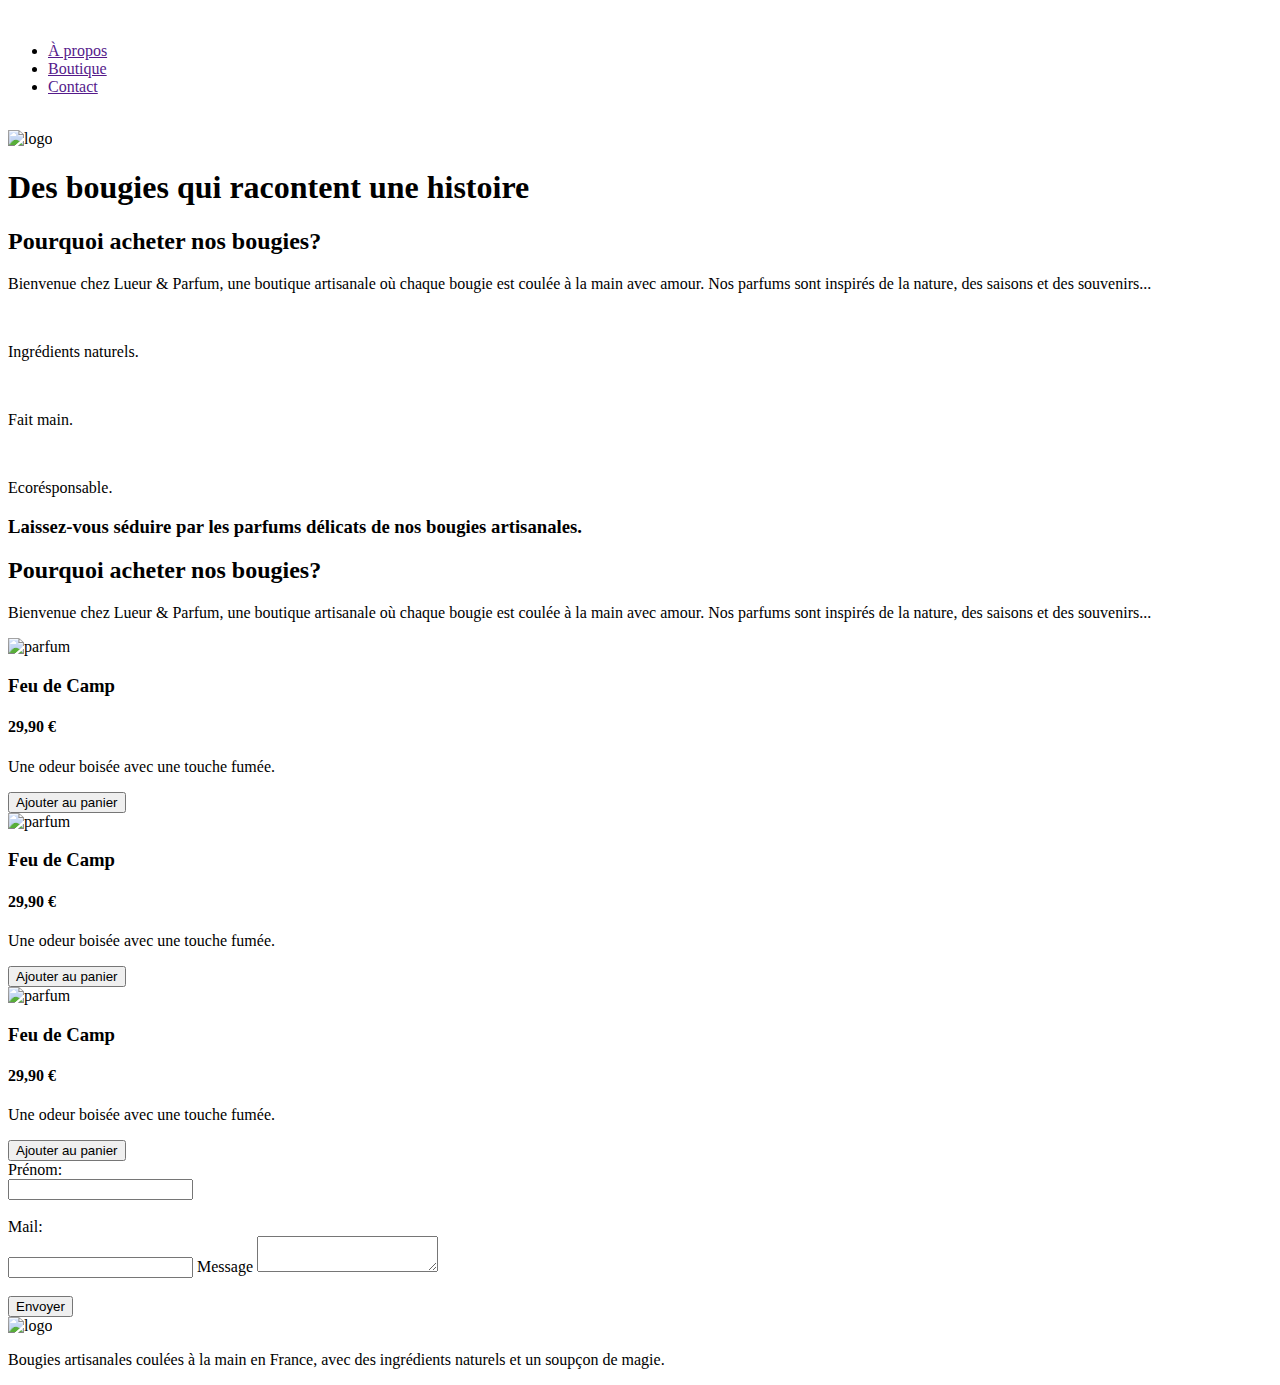
==== index.html @ 6d9c1d7a "ff" ====
<!DOCTYPE html>
<html lang="en">
<head>
    <meta charset="UTF-8">
    <meta name="viewport" content="width=device-width, initial-scale=1.0">
    <title>site_bougies</title>
    <link rel="stylesheet" href="style.css" />
</head>
<body>

    <header>
        <img id="logo" src="parfum2.jpg" alt="" srcset="" />
        <nav>
            <ul>
                <li>
                    <a href="">À propos</a>
                </li>
                <li>
                    <a href="">Boutique</a>
                </li>
                <li>
                    <a href="">Contact</a>
                </li>
            </ul>
        </nav>
        <section>
            <img src="" alt="" srcset="">
            <div>
                <img src="" alt="logo" srcset="">
                <h1>Des bougies qui racontent une histoire</h1>
            </div>
        </section>
    </header>
      <main>

        <section>
            <h2>Pourquoi acheter nos bougies?</h2>
            <p>Bienvenue chez Lueur & Parfum, une boutique artisanale où chaque bougie est coulée à la main avec amour. Nos
                parfums sont inspirés de la nature, des saisons et des souvenirs...</p>
                <div class="square"> 
                <img src="" alt="" srcset="">
                      <p>
                          Ingrédients naturels.
                      </p>
                    </div>

                    <div>
                    <img src="" alt="" srcset="">
                          <p>
                            Fait main.
                          </p>
                        </div>

                        <div>
                        <img src="" alt="" srcset="">
                              <p>
                                Ecorésponsable.
                              </p>
                            </div>
        </section>

       <h3>
        Laissez-vous séduire par les parfums délicats de nos bougies artisanales.
       </h3> 

       <section>
        <article>
            <h2>Pourquoi acheter nos bougies?</h2>
            <p>Bienvenue chez Lueur & Parfum, une boutique artisanale où chaque bougie est coulée à la main avec amour. Nos
                parfums sont inspirés de la nature, des saisons et des souvenirs...</p>
                <article class="card" >
                    <img class="bougie" src="parfum_cristal.jpg" alt="parfum">
                      <h3>Feu de Camp</h3>
                      <h4>29,90 €</h4>
                      <p>
                          Une odeur boisée avec une touche fumée.
                      </p>
                      <button>Ajouter au panier</button>
                  </article>
                  
                      <article class="card" >
                          <img class="pink" src="parfum1.jpg" alt="parfum">
                            <h3>Feu de Camp</h3>
                            <h4>29,90 €</h4>
                            <p>
                                Une odeur boisée avec une touche fumée.
                            </p>
                            <button>Ajouter au panier</button>
                        </article>
                        
                            <article class="card" >
                                <img class="pink" src="parfum1.jpg" alt="parfum">
                                  <h3>Feu de Camp</h3>
                                  <h4>29,90 €</h4>
                                  <p>
                                      Une odeur boisée avec une touche fumée.
                                  </p>
                                  <button>Ajouter au panier</button>
                              </article>
       </section>
        <section>
        <form>
            <article class="card">
                <form action="" method="get" class="form-example">
                    
                      <label for="prenom">Prénom:
                        
                        <br>
                      </label>
                      <input type="text" name="Nom" id="nom" required />
        
                      <br> <br>
                      <label for="Mail">Mail:
                        <br> </label>
                      <input type="Mail" name="Mail" id="Mail" required />
        

                      <label for="">Message</label>
                      <textarea>
                    </textarea>

                        <br> <br> 
                       

                        <button>Envoyer</button>
                 
                  </form>
            </article>
            
        </section>
   
    <footer>
        <img src="" alt="logo" srcset="">
       <p>
        Bougies artisanales coulées à la main en France, avec des ingrédients naturels et un soupçon de magie.
       </p> 

    </footer>
</body>
</html>
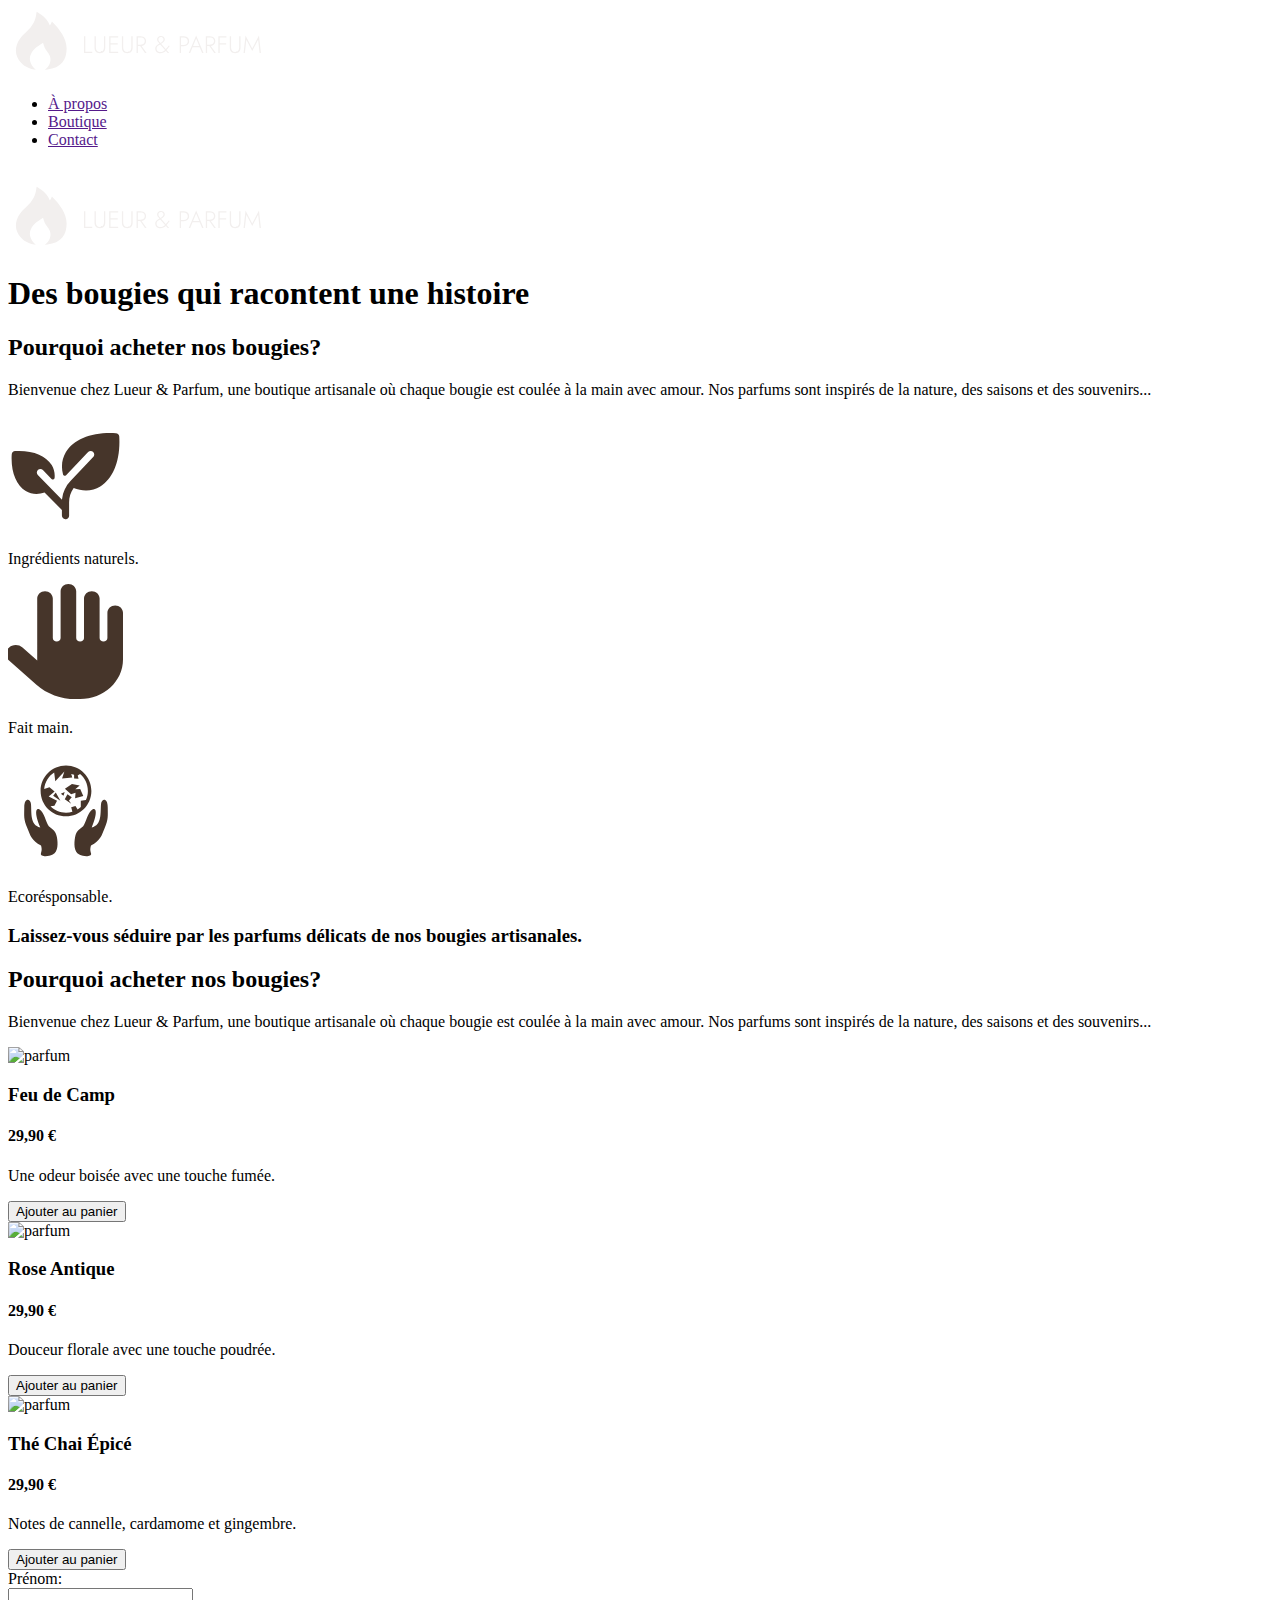
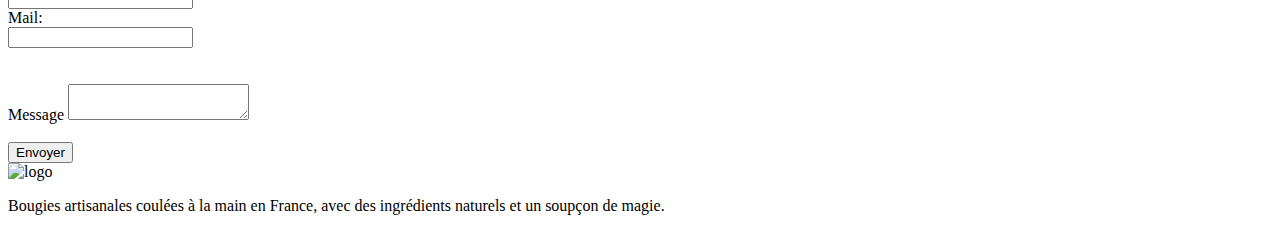
==== commit 919d80d3: "rr" ====
--- a/index.html
+++ b/index.html
@@ -9,7 +9,7 @@
 <body>
 
     <header>
-        <img id="logo" src="parfum2.jpg" alt="" srcset="" />
+        <img id="logo" src="logoB.svg" alt="" srcset="" />
         <nav>
             <ul>
                 <li>
@@ -26,7 +26,7 @@
         <section>
             <img src="" alt="" srcset="">
             <div>
-                <img src="" alt="logo" srcset="">
+                <img src="logoB.svg" alt="logo" srcset="">
                 <h1>Des bougies qui racontent une histoire</h1>
             </div>
         </section>
@@ -38,21 +38,21 @@
             <p>Bienvenue chez Lueur & Parfum, une boutique artisanale où chaque bougie est coulée à la main avec amour. Nos
                 parfums sont inspirés de la nature, des saisons et des souvenirs...</p>
                 <div class="square"> 
-                <img src="" alt="" srcset="">
+                <img src="plant.svg" alt="" srcset="">
                       <p>
                           Ingrédients naturels.
                       </p>
                     </div>
 
-                    <div>
-                    <img src="" alt="" srcset="">
+                    <div  class="square">
+                    <img src="hand.svg" alt="" srcset="">
                           <p>
                             Fait main.
                           </p>
                         </div>
 
-                        <div>
-                        <img src="" alt="" srcset="">
+                        <div  class="square">
+                        <img src="planet.svg" alt="" srcset="">
                               <p>
                                 Ecorésponsable.
                               </p>
@@ -80,20 +80,22 @@
                   
                       <article class="card" >
                           <img class="pink" src="parfum1.jpg" alt="parfum">
-                            <h3>Feu de Camp</h3>
+                            <h3>Rose Antique</h3>
                             <h4>29,90 €</h4>
                             <p>
-                                Une odeur boisée avec une touche fumée.
+                                Douceur florale avec une
+                                touche poudrée.
                             </p>
                             <button>Ajouter au panier</button>
                         </article>
                         
                             <article class="card" >
                                 <img class="pink" src="parfum1.jpg" alt="parfum">
-                                  <h3>Feu de Camp</h3>
+                                  <h3>Thé Chai Épicé</h3>
                                   <h4>29,90 €</h4>
                                   <p>
-                                      Une odeur boisée avec une touche fumée.
+                                    Notes de cannelle,
+                                    cardamome et gingembre.
                                   </p>
                                   <button>Ajouter au panier</button>
                               </article>
@@ -103,18 +105,25 @@
             <article class="card">
                 <form action="" method="get" class="form-example">
                     
-                      <label for="prenom">Prénom:
-                        
-                        <br>
-                      </label>
-                      <input type="text" name="Nom" id="nom" required />
-        
+                    <div id="input">
+                        <div>
+                            <label for="prenom">Prénom:
+                            
+                                <br>
+                              </label>
+                              <input type="text" name="Nom" id="nom" required />  
+                        </div>
+                          
+                        <div>
+                            <label for="Mail">Mail:
+                                <br> </label>
+                              <input type="Mail" name="Mail" id="Mail" required />
+                
+                        </div>
+                    </div>
+
                       <br> <br>
-                      <label for="Mail">Mail:
-                        <br> </label>
-                      <input type="Mail" name="Mail" id="Mail" required />
-        
-
+                    
                       <label for="">Message</label>
                       <textarea>
                     </textarea>
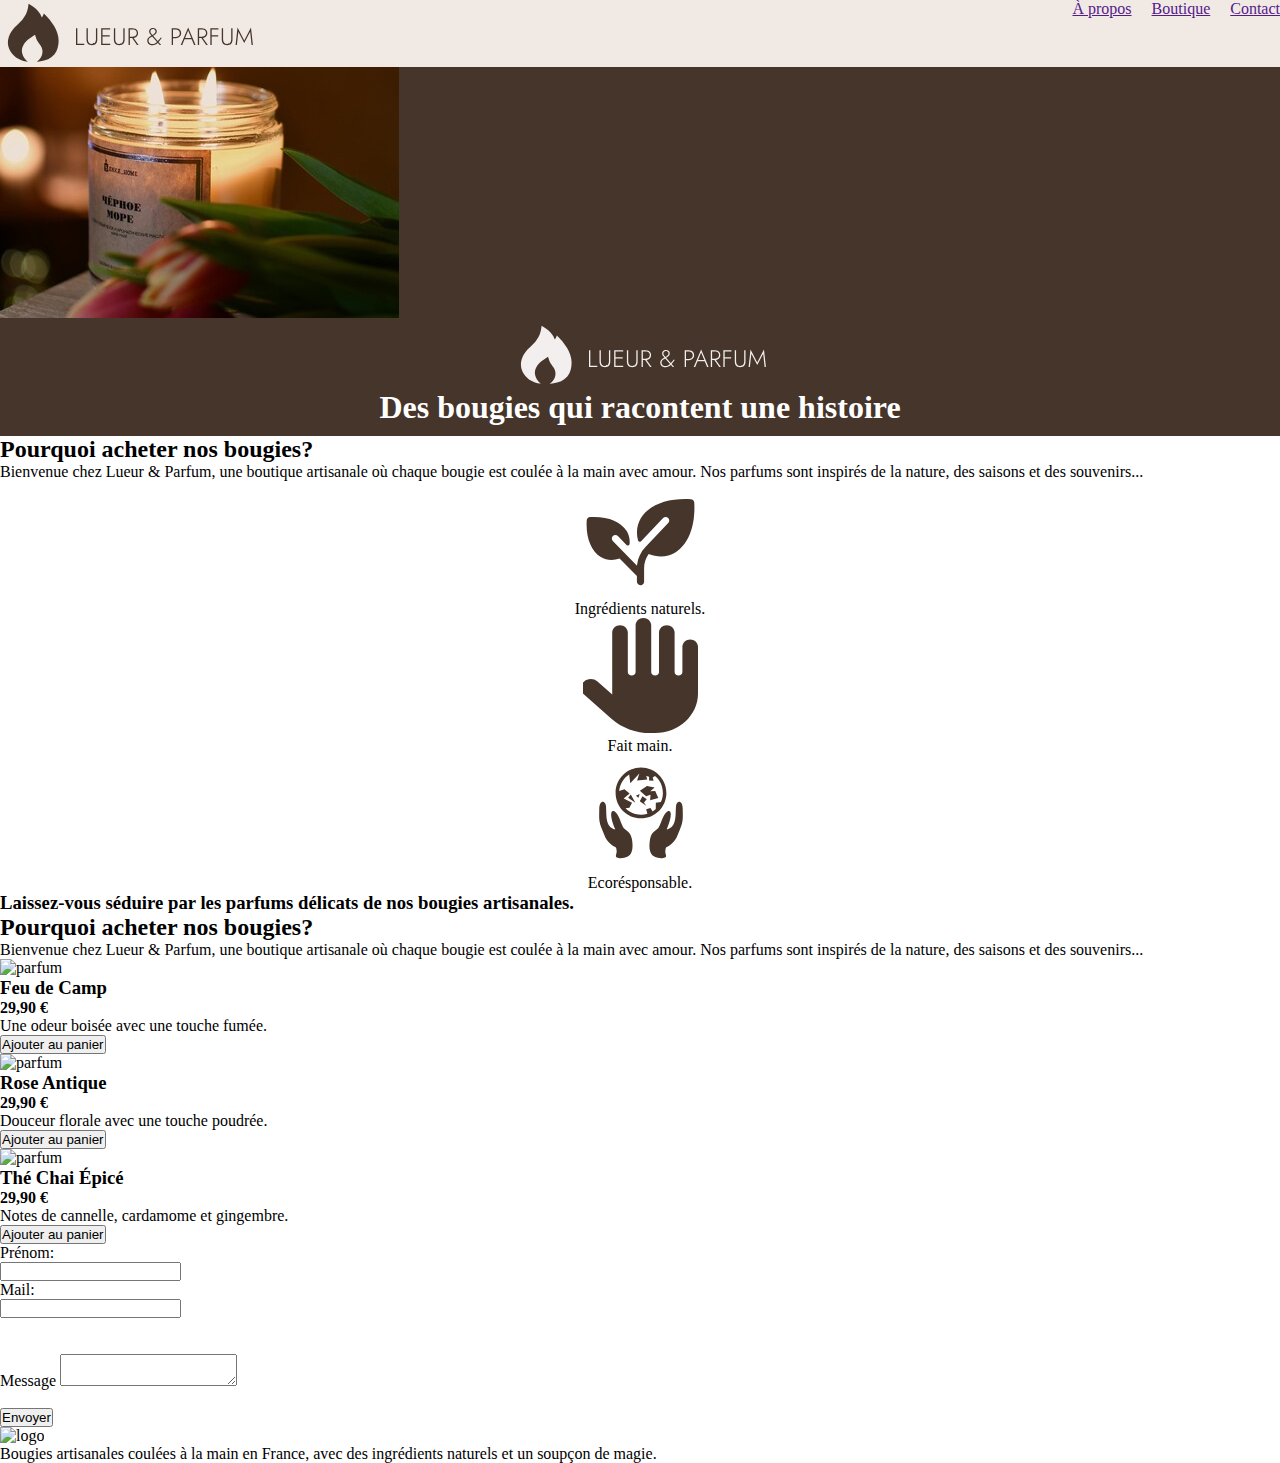
==== commit 0be2014f: "initial commit6" ====
--- a/index.html
+++ b/index.html
@@ -9,7 +9,7 @@
 <body>
 
     <header>
-        <img id="logo" src="logoB.svg" alt="" srcset="" />
+        <img id="logo" src="logoM.svg" alt="" srcset="" />
         <nav>
             <ul>
                 <li>
@@ -23,17 +23,20 @@
                 </li>
             </ul>
         </nav>
-        <section>
-            <img src="" alt="" srcset="">
+        
+    </header>
+      <main>
+        <section class="section1">
             <div>
-                <img src="logoB.svg" alt="logo" srcset="">
-                <h1>Des bougies qui racontent une histoire</h1>
+                <img id="fleur" src="bougie_fleur (2).jpg" alt="" srcset="">
+                <div  class="div1">
+                    <img src="logoB.svg" alt="logo" srcset="">
+                    <h1>Des bougies qui racontent une histoire</h1>
+                </div>
+              
             </div>
         </section>
-    </header>
-      <main>
-
-        <section>
+        <section class="section2">
             <h2>Pourquoi acheter nos bougies?</h2>
             <p>Bienvenue chez Lueur & Parfum, une boutique artisanale où chaque bougie est coulée à la main avec amour. Nos
                 parfums sont inspirés de la nature, des saisons et des souvenirs...</p>
--- a/style.css
+++ b/style.css
@@ -0,0 +1,55 @@
+*{
+     padding: 0px;
+    margin:0px;
+
+}
+
+
+header{
+    display:flex;
+    background-color:#f0e9e4;
+    justify-content: space-between;
+    color:#46352A;
+    
+
+    
+}
+ul{
+    display: flex;
+    list-style-type: none;
+    justify-content: space-between;
+    gap: 20px;
+    }
+
+    h1{
+        color:#ffffff;
+        margin-bottom: 10px; 
+      *
+    }
+    text-align: center;
+
+    
+    .div0{
+        color: #46352A;
+    }
+
+    .square{
+        border-color: #46352A;
+        text-align: center;
+        justify-content: space-between;
+        gap: 20px;
+        flex-direction: row;
+    }
+
+    .section1{
+    background-color: #46352A;
+    color: aliceblue;
+    
+    }
+    .div1{
+        display:flex;
+        justify-content: center;
+        flex-direction: column;
+        align-items:center;
+        justify-content: flex-start;
+    }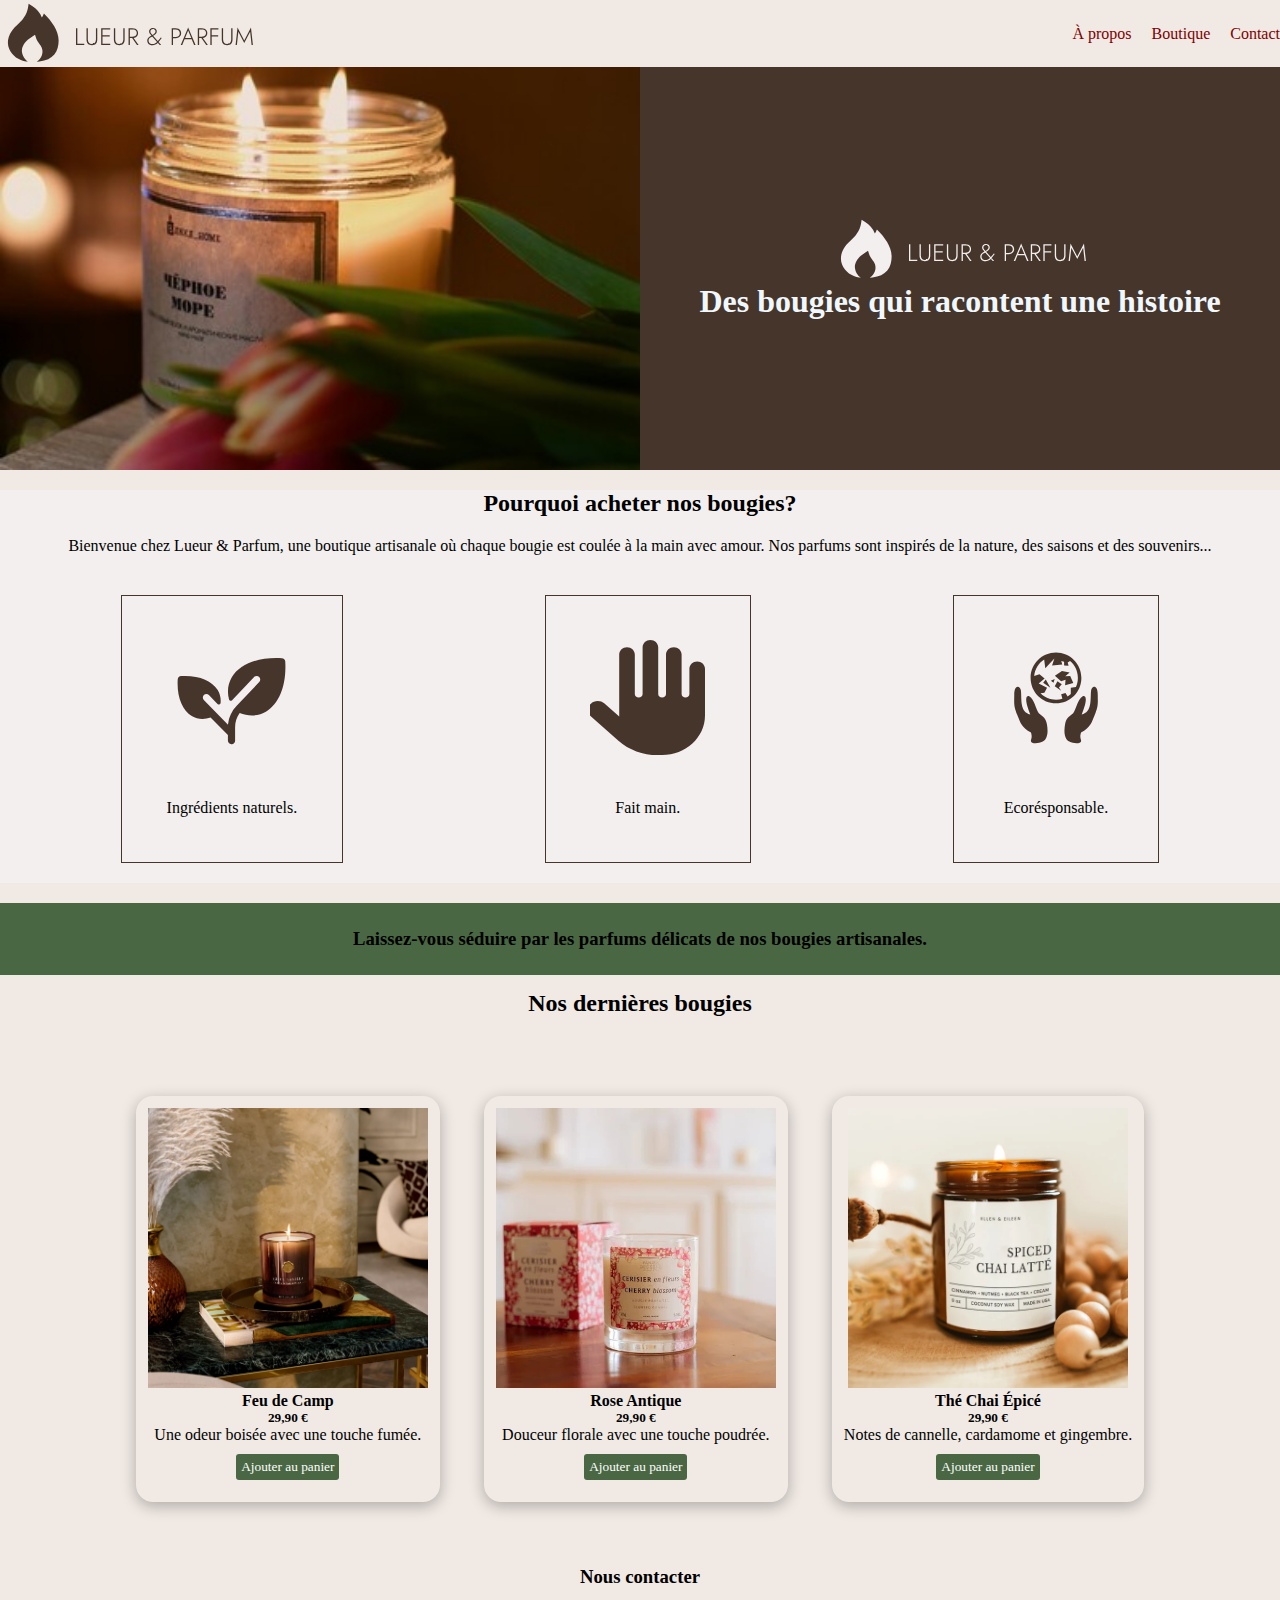
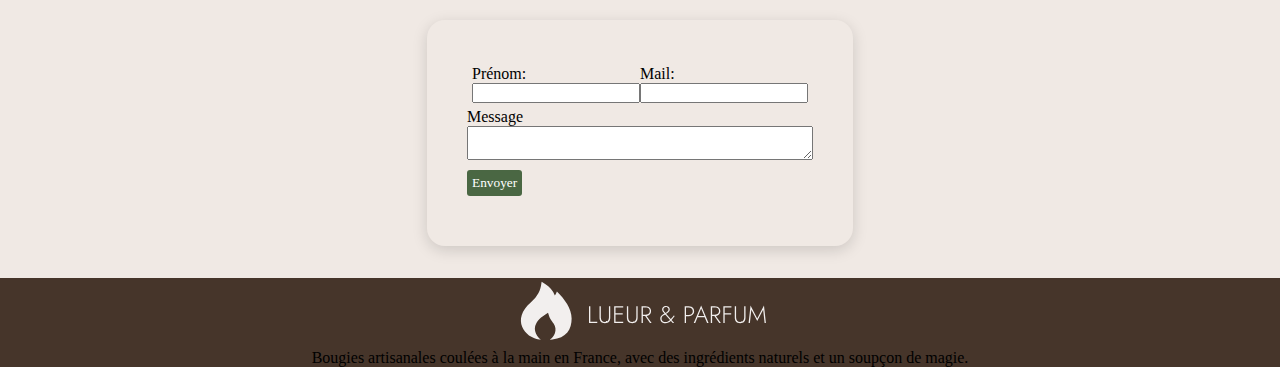
==== commit d7725729: "commit" ====
--- a/index.html
+++ b/index.html
@@ -27,122 +27,125 @@
     </header>
       <main>
         <section class="section1">
-            <div>
                 <img id="fleur" src="bougie_fleur (2).jpg" alt="" srcset="">
                 <div  class="div1">
                     <img src="logoB.svg" alt="logo" srcset="">
                     <h1>Des bougies qui racontent une histoire</h1>
                 </div>
               
-            </div>
         </section>
         <section class="section2">
             <h2>Pourquoi acheter nos bougies?</h2>
             <p>Bienvenue chez Lueur & Parfum, une boutique artisanale où chaque bougie est coulée à la main avec amour. Nos
                 parfums sont inspirés de la nature, des saisons et des souvenirs...</p>
-                <div class="square"> 
-                <img src="plant.svg" alt="" srcset="">
-                      <p>
-                          Ingrédients naturels.
-                      </p>
+                <div class="valeurs">
+                    <div class="valeur"> 
+                        <img src="plant.svg" alt="" srcset="">
+                        <p>
+                            Ingrédients naturels.
+                        </p>
                     </div>
 
-                    <div  class="square">
+                    <div  class="valeur">
                     <img src="hand.svg" alt="" srcset="">
                           <p>
                             Fait main.
                           </p>
                         </div>
 
-                        <div  class="square">
+                        <div  class="valeur">
                         <img src="planet.svg" alt="" srcset="">
                               <p>
                                 Ecorésponsable.
                               </p>
                             </div>
+                </div>
+               
         </section>
 
-       <h3>
+       <h3 id="textevert">
         Laissez-vous séduire par les parfums délicats de nos bougies artisanales.
        </h3> 
 
-       <section>
-        <article>
-            <h2>Pourquoi acheter nos bougies?</h2>
-            <p>Bienvenue chez Lueur & Parfum, une boutique artisanale où chaque bougie est coulée à la main avec amour. Nos
-                parfums sont inspirés de la nature, des saisons et des souvenirs...</p>
-                <article class="card" >
-                    <img class="bougie" src="parfum_cristal.jpg" alt="parfum">
-                      <h3>Feu de Camp</h3>
-                      <h4>29,90 €</h4>
-                      <p>
-                          Une odeur boisée avec une touche fumée.
-                      </p>
-                      <button>Ajouter au panier</button>
-                  </article>
-                  
-                      <article class="card" >
-                          <img class="pink" src="parfum1.jpg" alt="parfum">
-                            <h3>Rose Antique</h3>
-                            <h4>29,90 €</h4>
-                            <p>
-                                Douceur florale avec une
-                                touche poudrée.
-                            </p>
-                            <button>Ajouter au panier</button>
-                        </article>
+       <section class="section3">
+            <h2>Nos dernières bougies</h2>
+            <div class="cards">
+
+                <div class="card" >
+                    <img class="bougie" src="vanille.png" alt="parfum">
+                    <h4>Feu de Camp</h4>
+                    <h5>29,90 €</h5>
+                    <p>
+                        Une odeur boisée avec une touche fumée.
+                    </p>
+                    <button>Ajouter au panier</button>
+                </div>
+
+                <div class="card" >
+                    <img class="bougie" src="cerisier.png" alt="parfum">
+                    <h4>Rose Antique</h4>
+                    <h5>29,90 €</h5>
+                    <p>
+                        Douceur florale avec une touche poudrée.
+
+                    </p>
+                    <button>Ajouter au panier</button>
+                </div>
+
+                <div class="card" >
+                    <img class="bougie" src="chailatte.png" alt="parfum">
+                    <h4>Thé Chai Épicé</h4>
+                    <h5>29,90 €</h5>
+                    <p>
+                        Notes de cannelle, cardamome et gingembre.
+
+                    </p>
+                    <button>Ajouter au panier</button>
+                </div>
+                
+            </div>
+        </section>
+                
+        <h3> Nous contacter </h3>
+        <section class="formular">
+            
+                    <form action="" method="get" class="form-example">
                         
-                            <article class="card" >
-                                <img class="pink" src="parfum1.jpg" alt="parfum">
-                                  <h3>Thé Chai Épicé</h3>
-                                  <h4>29,90 €</h4>
-                                  <p>
-                                    Notes de cannelle,
-                                    cardamome et gingembre.
-                                  </p>
-                                  <button>Ajouter au panier</button>
-                              </article>
-       </section>
-        <section>
-        <form>
-            <article class="card">
-                <form action="" method="get" class="form-example">
+                        <div id="input">
+                            <div class="contact">
+                                <label for="prenom">Prénom:
+                                
+                                    
+                                </label>
+                                <input type="text" name="Nom" id="nom" required />  
+                            </div>
+                            
+                            <div class="contact">
+                                <label for="Mail">Mail: </label>
+                                    
+                                <input type="Mail" name="Mail" id="Mail" required />
                     
-                    <div id="input">
-                        <div>
-                            <label for="prenom">Prénom:
-                            
-                                <br>
-                              </label>
-                              <input type="text" name="Nom" id="nom" required />  
+                            </div>
                         </div>
-                          
-                        <div>
-                            <label for="Mail">Mail:
-                                <br> </label>
-                              <input type="Mail" name="Mail" id="Mail" required />
-                
+
+                        
+                        <div class="contact">
+
+                           <label for="">Message</label>
+                <textarea name="Message" id="Message"></textarea>
                         </div>
-                    </div>
+                        
 
-                      <br> <br>
+        
+
+                            <button>Envoyer</button>
                     
-                      <label for="">Message</label>
-                      <textarea>
-                    </textarea>
-
-                        <br> <br> 
-                       
-
-                        <button>Envoyer</button>
-                 
-                  </form>
-            </article>
-            
+                </article>
+            </form>
         </section>
    
     <footer>
-        <img src="" alt="logo" srcset="">
+        <img src="logoB.svg" alt="" srcset="">
        <p>
         Bougies artisanales coulées à la main en France, avec des ingrédients naturels et un soupçon de magie.
        </p> 
--- a/style.css
+++ b/style.css
@@ -1,7 +1,8 @@
 *{
-     padding: 0px;
+    padding: 0px;
     margin:0px;
-
+    font-family:cursive;
+    
 }
 
 
@@ -10,8 +11,14 @@
     background-color:#f0e9e4;
     justify-content: space-between;
     color:#46352A;
+    align-items: center;
     
 
+    
+}
+a{
+    text-decoration: none;
+    color: maroon;
     
 }
 ul{
@@ -21,17 +28,20 @@
     gap: 20px;
     }
 
-    h1{
+    /* h1{
         color:#ffffff;
         margin-bottom: 10px; 
       *
+    } */
+    .div1{
+        display:flex;
+        justify-content: center;
+        flex-direction: column;
+        width: 50%;
+        align-items:center;
     }
-    text-align: center;
-
     
-    .div0{
-        color: #46352A;
-    }
+   
 
     .square{
         border-color: #46352A;
@@ -39,17 +49,122 @@
         justify-content: space-between;
         gap: 20px;
         flex-direction: row;
+    
     }
 
     .section1{
+        display: flex;
     background-color: #46352A;
     color: aliceblue;
     
     }
-    .div1{
-        display:flex;
+  
+
+.valeur{
+    border: #46352A 1px solid;
+    text-align: center;
+    margin: 20px;
+    padding: 2%;
+    
+}
+.valeurs {
+    display: flex;
+    margin: 10 10%;
+    justify-content: space-around;
+}
+
+.art2{
+
+}
+h2{
+    margin: 15px;
+}
+
+#fleur{
+    width: 50%;
+}
+
+#textevert{
+    background-color: #4A6743;
+    padding: 25px;
+    
+}
+.section2{
+    background-color: #F2EFEE;
+    text-align: center;
+    *{
+        margin: 20px;
+    }
+}
+.cards{
+    
+    display: flex;
         justify-content: center;
-        flex-direction: column;
-        align-items:center;
-        justify-content: flex-start;
-    }+        padding: 64px;
+        gap: 44px;
+}
+.card{
+    width: fit-content;
+    padding: 12px;
+    border-radius: 17PX;
+    box-shadow: 0 4px 15px #00000045;
+
+    img{
+        width: 280px;
+
+    }
+}
+.formular{
+    width: fit-content;
+    margin: 32px auto;
+    padding: 40px;
+    box-shadow: 0 4px 15px #00000026;
+    border-radius: 18px;
+    gap: 12px;
+    display: flex;
+    flex-direction: column;
+}
+
+footer{
+    text-align: center;
+    background-color: #46352A;
+}
+
+h3{
+    text-align: center;
+}
+   
+p{
+    text-align: center;
+    
+}
+ 
+
+button{
+    border-radius: 3px;
+      padding:5px;
+      margin: 10px 0;
+      background-color: #4A6743;
+      color: white;
+      border-style: none;
+
+}
+.section3{
+    text-align: center;
+}
+#input{
+    display: flex;
+    padding: 5px;
+
+
+}
+
+main{
+    background-color: #f0e9e4;
+}
+
+
+.contact{
+    display: flex;
+    flex-direction: column;
+}
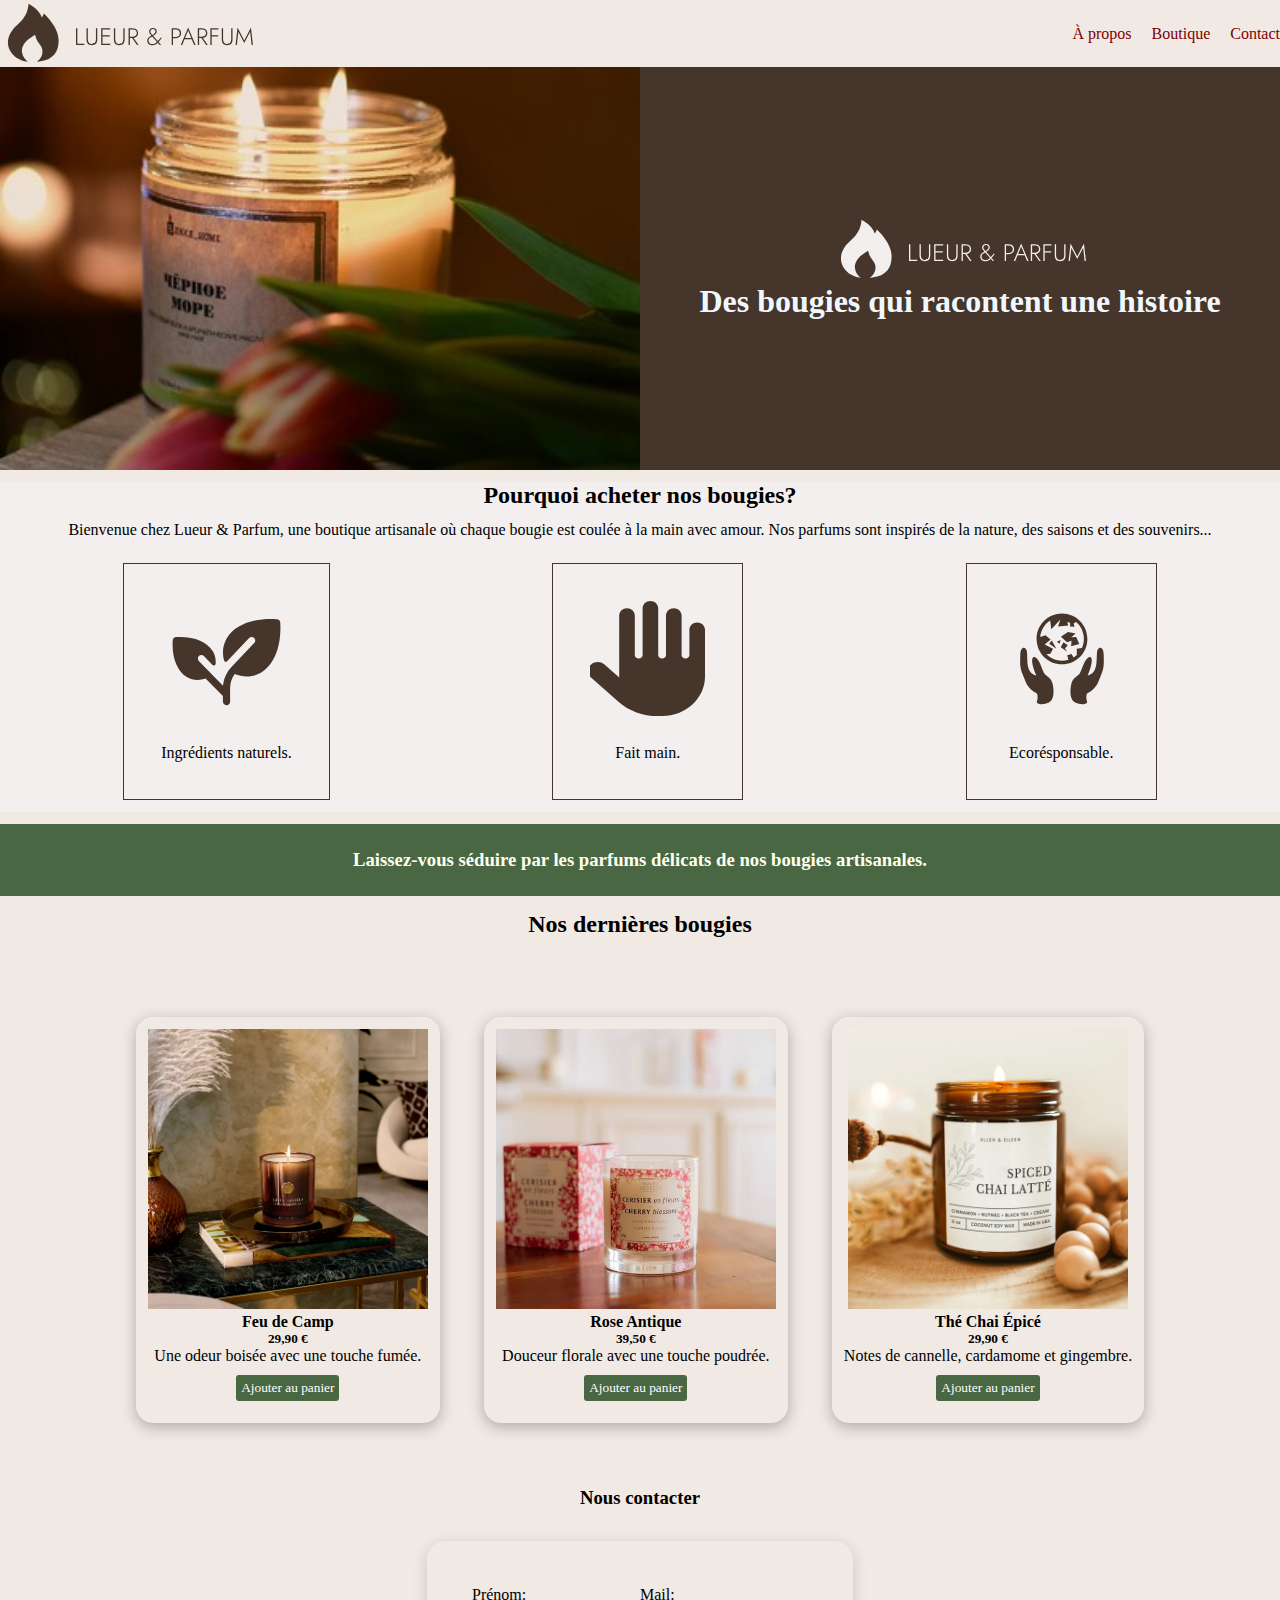
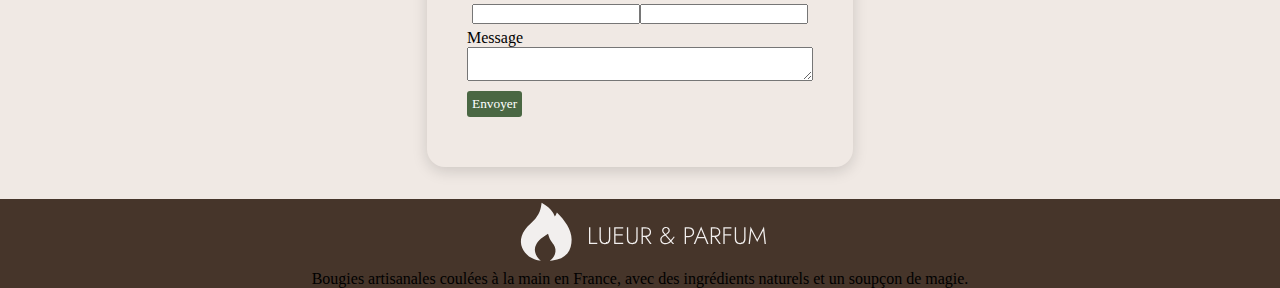
==== commit 46a7aa29: "ok" ====
--- a/index.html
+++ b/index.html
@@ -36,8 +36,8 @@
         </section>
         <section class="section2">
             <h2>Pourquoi acheter nos bougies?</h2>
-            <p>Bienvenue chez Lueur & Parfum, une boutique artisanale où chaque bougie est coulée à la main avec amour. Nos
-                parfums sont inspirés de la nature, des saisons et des souvenirs...</p>
+            <p>Bienvenue chez Lueur & Parfum, une boutique artisanale où chaque bougie est coulée à la main avec amour. 
+                Nos parfums sont inspirés de la nature, des saisons et des souvenirs...</p>
                 <div class="valeurs">
                     <div class="valeur"> 
                         <img src="plant.svg" alt="" srcset="">
@@ -84,7 +84,7 @@
                 <div class="card" >
                     <img class="bougie" src="cerisier.png" alt="parfum">
                     <h4>Rose Antique</h4>
-                    <h5>29,90 €</h5>
+                    <h5>39,50 €</h5>
                     <p>
                         Douceur florale avec une touche poudrée.
 
--- a/style.css
+++ b/style.css
@@ -87,13 +87,14 @@
 #textevert{
     background-color: #4A6743;
     padding: 25px;
-    
+    color: ivory;
+
 }
 .section2{
     background-color: #F2EFEE;
     text-align: center;
     *{
-        margin: 20px;
+        margin: 12px;
     }
 }
 .cards{
@@ -168,3 +169,6 @@
     display: flex;
     flex-direction: column;
 }
+
+/* css page Apropos */
+
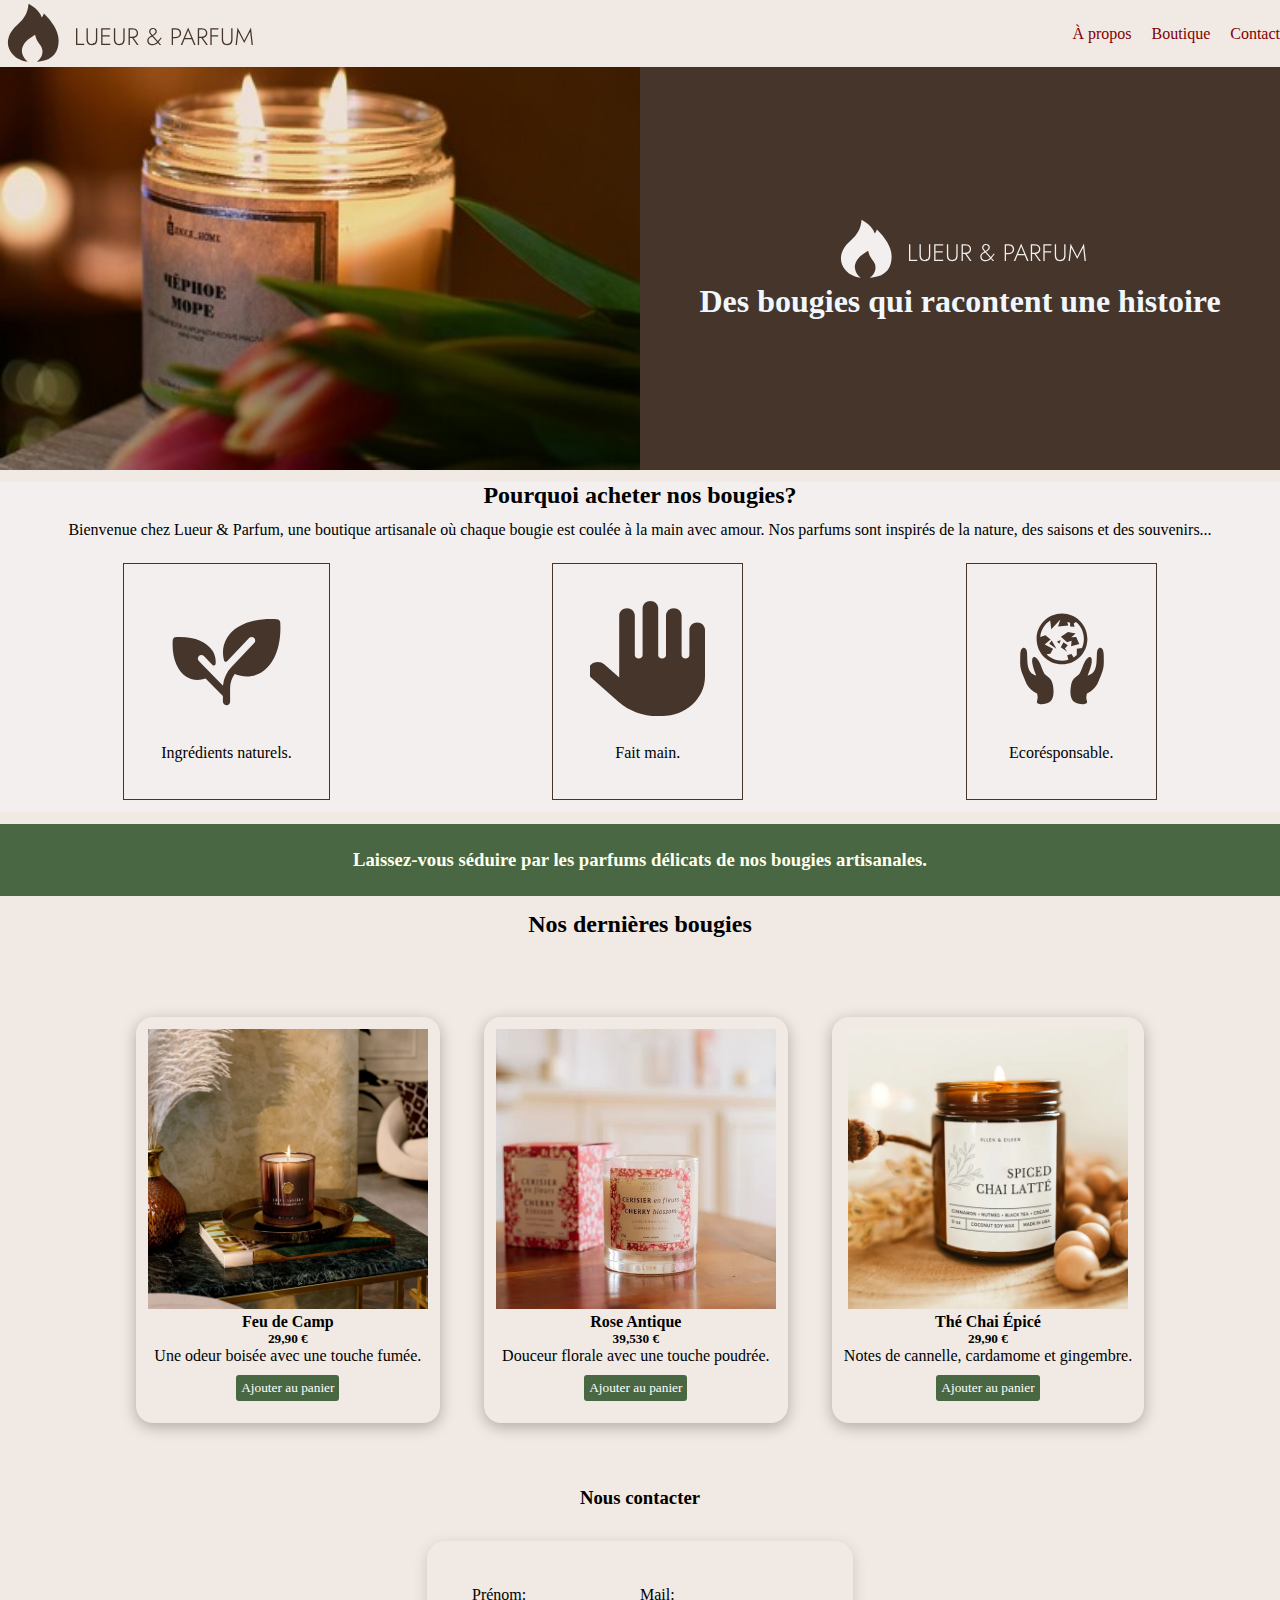
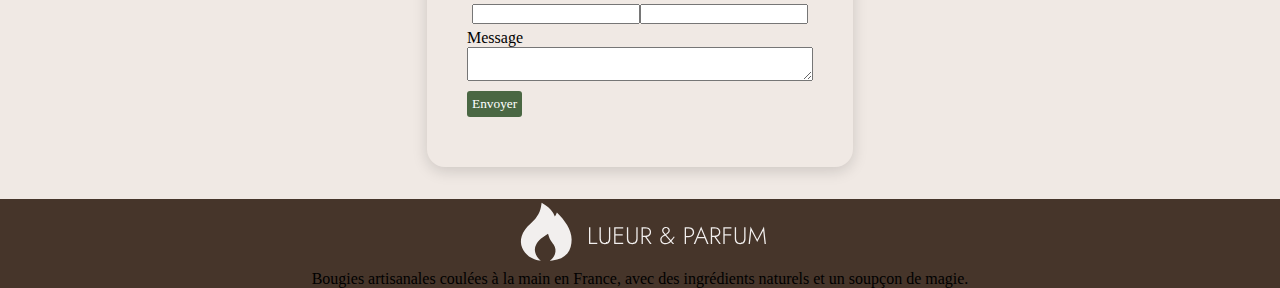
==== commit c588d172: "ok" ====
--- a/index.html
+++ b/index.html
@@ -84,7 +84,7 @@
                 <div class="card" >
                     <img class="bougie" src="cerisier.png" alt="parfum">
                     <h4>Rose Antique</h4>
-                    <h5>39,50 €</h5>
+                    <h5>39,530 €</h5>
                     <p>
                         Douceur florale avec une touche poudrée.
 
--- a/style.css
+++ b/style.css
@@ -172,3 +172,17 @@
 
 /* css page Apropos */
 
+.values{
+    border: #46352A 1px solid;
+    text-align: center;
+    margin: 20px;
+    padding: 2%;
+}
+
+
+.value{
+    display: flex;
+    margin: 10 10%;
+    justify-content: space-around;
+}
+
